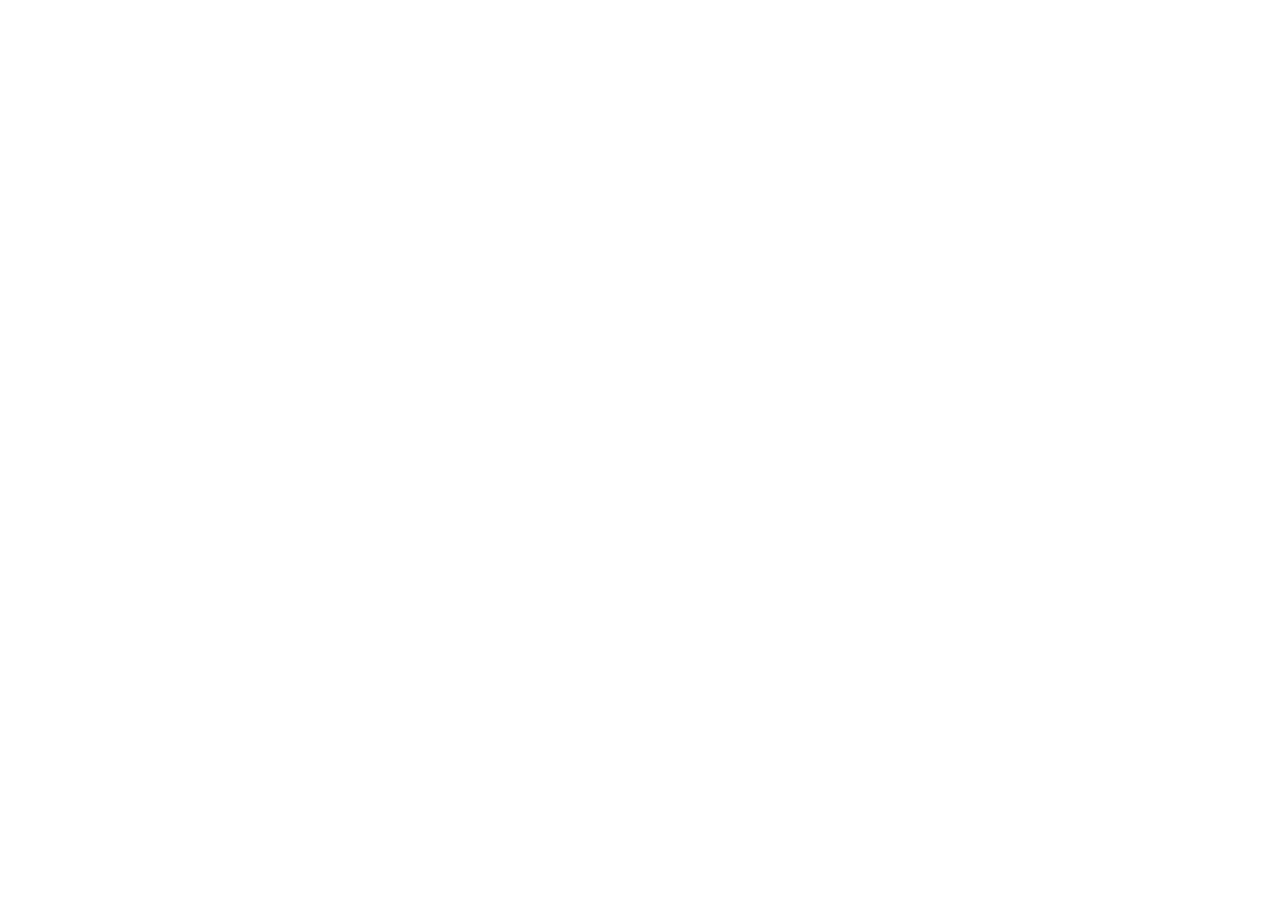
==== index.html @ 4b8111af "index.html feat: update index.html" ====
<!DOCTYPE html>
<html lang="en">
<head>
    <meta charset="UTF-8">
    <meta name="viewport" content="width=device-width, initial-scale=1.0">
    <title>Document</title>
     <script src="./object.js"></script>
</head>
<body>
    
</body>
</html>
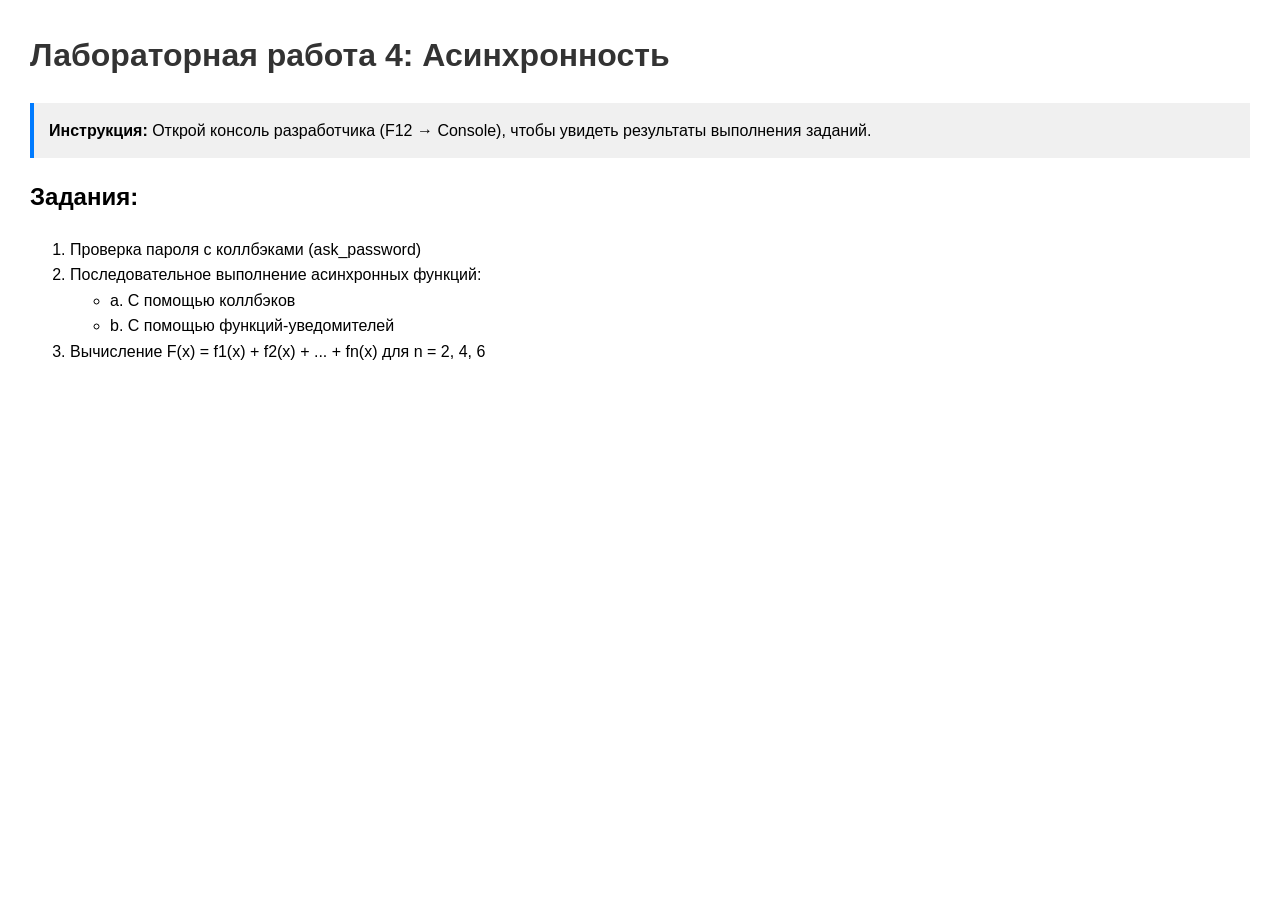
==== commit ddde1617: "git commit -m "feat: Complete lab 4 - async tasks with callbacks"" ====
--- a/index.html
+++ b/index.html
@@ -1,12 +1,57 @@
 <!DOCTYPE html>
-<html lang="en">
+<html>
 <head>
     <meta charset="UTF-8">
-    <meta name="viewport" content="width=device-width, initial-scale=1.0">
-    <title>Document</title>
-     <script src="./object.js"></script>
+    <title>Лабораторная работа 4: Асинхронность</title>
+    <style>
+        body {
+            font-family: Arial, sans-serif;
+            margin: 30px;
+            line-height: 1.6;
+        }
+        h1 {
+            color: #333;
+        }
+        .note {
+            background-color: #f0f0f0;
+            padding: 15px;
+            border-left: 4px solid #007bff;
+            margin-bottom: 20px;
+        }
+        button {
+            background-color: #007bff;
+            color: white;
+            border: none;
+            padding: 10px 20px;
+            border-radius: 5px;
+            cursor: pointer;
+            margin-right: 10px;
+        }
+        button:hover {
+            background-color: #0056b3;
+        }
+    </style>
 </head>
 <body>
+    <h1>Лабораторная работа 4: Асинхронность</h1>
     
+    <div class="note">
+        <strong>Инструкция:</strong> Открой консоль разработчика (F12 → Console), чтобы увидеть результаты выполнения заданий.
+    </div>
+   
+    <h2>Задания:</h2>
+    <ol>
+        <li>Проверка пароля с коллбэками (ask_password)</li>
+        <li>Последовательное выполнение асинхронных функций:
+            <ul>
+                <li>a. С помощью коллбэков</li>
+                <li>b. С помощью функций-уведомителей</li>
+            </ul>
+        </li>
+        <li>Вычисление F(x) = f1(x) + f2(x) + ... + fn(x) для n = 2, 4, 6</li>
+    </ol>
+    
+    <!-- Подключаем скрипт -->
+    <script src="object.js"></script>
 </body>
-</html>
+</html>
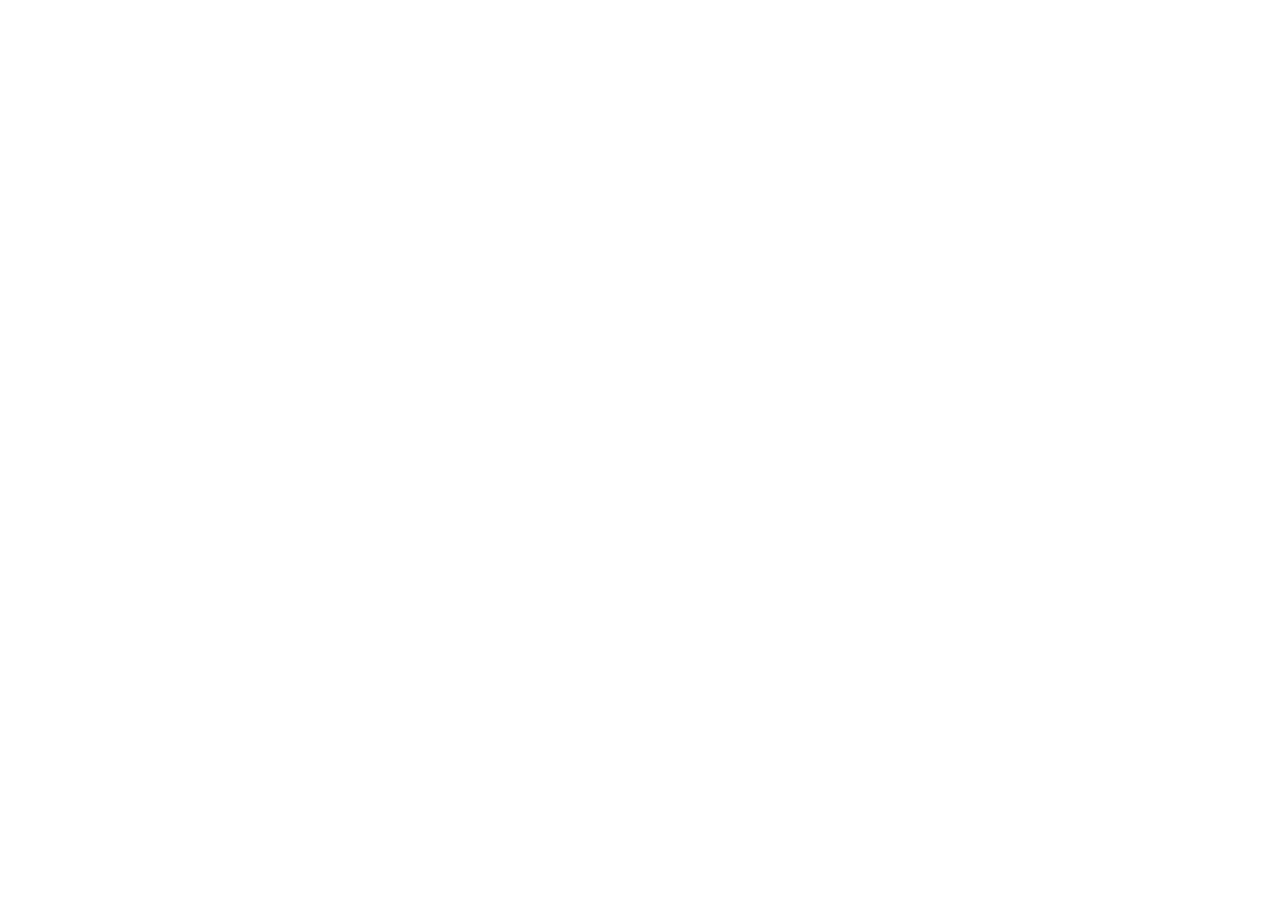
==== commit 4a0d136e: "Merge 46ab9010de38c53a9d421390a9a776ca52f5287a into 9814bb98c2810d30eddeb252abb520271f9d153d" ====
--- a/index.html
+++ b/index.html
@@ -1,57 +1,12 @@
 <!DOCTYPE html>
-<html>
+<html lang="en">
 <head>
     <meta charset="UTF-8">
-    <title>Лабораторная работа 4: Асинхронность</title>
-    <style>
-        body {
-            font-family: Arial, sans-serif;
-            margin: 30px;
-            line-height: 1.6;
-        }
-        h1 {
-            color: #333;
-        }
-        .note {
-            background-color: #f0f0f0;
-            padding: 15px;
-            border-left: 4px solid #007bff;
-            margin-bottom: 20px;
-        }
-        button {
-            background-color: #007bff;
-            color: white;
-            border: none;
-            padding: 10px 20px;
-            border-radius: 5px;
-            cursor: pointer;
-            margin-right: 10px;
-        }
-        button:hover {
-            background-color: #0056b3;
-        }
-    </style>
+    <meta name="viewport" content="width=device-width, initial-scale=1.0">
+    <title>Document</title>
+     <script src="./object.js"></script>
 </head>
 <body>
-    <h1>Лабораторная работа 4: Асинхронность</h1>
     
-    <div class="note">
-        <strong>Инструкция:</strong> Открой консоль разработчика (F12 → Console), чтобы увидеть результаты выполнения заданий.
-    </div>
-   
-    <h2>Задания:</h2>
-    <ol>
-        <li>Проверка пароля с коллбэками (ask_password)</li>
-        <li>Последовательное выполнение асинхронных функций:
-            <ul>
-                <li>a. С помощью коллбэков</li>
-                <li>b. С помощью функций-уведомителей</li>
-            </ul>
-        </li>
-        <li>Вычисление F(x) = f1(x) + f2(x) + ... + fn(x) для n = 2, 4, 6</li>
-    </ol>
-    
-    <!-- Подключаем скрипт -->
-    <script src="object.js"></script>
 </body>
-</html>+</html>
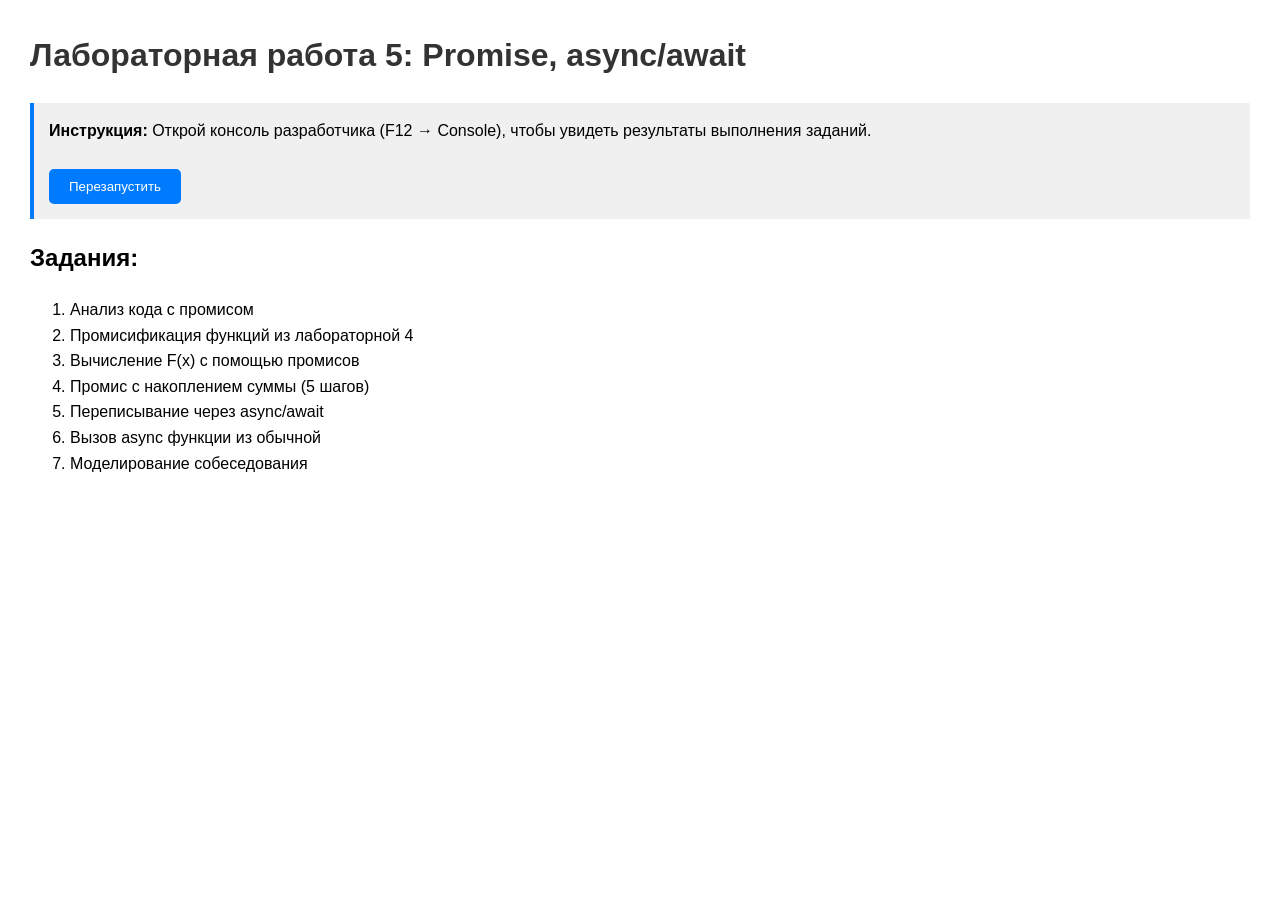
==== commit 41916450: "feat: Complete lab 5 - promises and async/await" ====
--- a/index.html
+++ b/index.html
@@ -1,12 +1,56 @@
 <!DOCTYPE html>
-<html lang="en">
+<html>
 <head>
     <meta charset="UTF-8">
-    <meta name="viewport" content="width=device-width, initial-scale=1.0">
-    <title>Document</title>
-     <script src="./object.js"></script>
+    <title>Лабораторная работа 5: Promise, async/await</title>
+    <style>
+        body {
+            font-family: Arial, sans-serif;
+            margin: 30px;
+            line-height: 1.6;
+        }
+        h1 {
+            color: #333;
+        }
+        .note {
+            background-color: #f0f0f0;
+            padding: 15px;
+            border-left: 4px solid #007bff;
+            margin-bottom: 20px;
+        }
+        button {
+            background-color: #007bff;
+            color: white;
+            border: none;
+            padding: 10px 20px;
+            border-radius: 5px;
+            cursor: pointer;
+        }
+        button:hover {
+            background-color: #0056b3;
+        }
+    </style>
 </head>
 <body>
+    <h1>Лабораторная работа 5: Promise, async/await</h1>
     
+    <div class="note">
+        <strong>Инструкция:</strong> Открой консоль разработчика (F12 → Console), чтобы увидеть результаты выполнения заданий.
+        <br><br>
+        <button onclick="console.clear(); location.reload();">Перезапустить</button>
+    </div>
+    
+    <h2>Задания:</h2>
+    <ol>
+        <li>Анализ кода с промисом</li>
+        <li>Промисификация функций из лабораторной 4</li>
+        <li>Вычисление F(x) с помощью промисов</li>
+        <li>Промис с накоплением суммы (5 шагов)</li>
+        <li>Переписывание через async/await</li>
+        <li>Вызов async функции из обычной</li>
+        <li>Моделирование собеседования</li>
+    </ol>
+    
+    <script src="lab5.js"></script>
 </body>
-</html>
+</html>
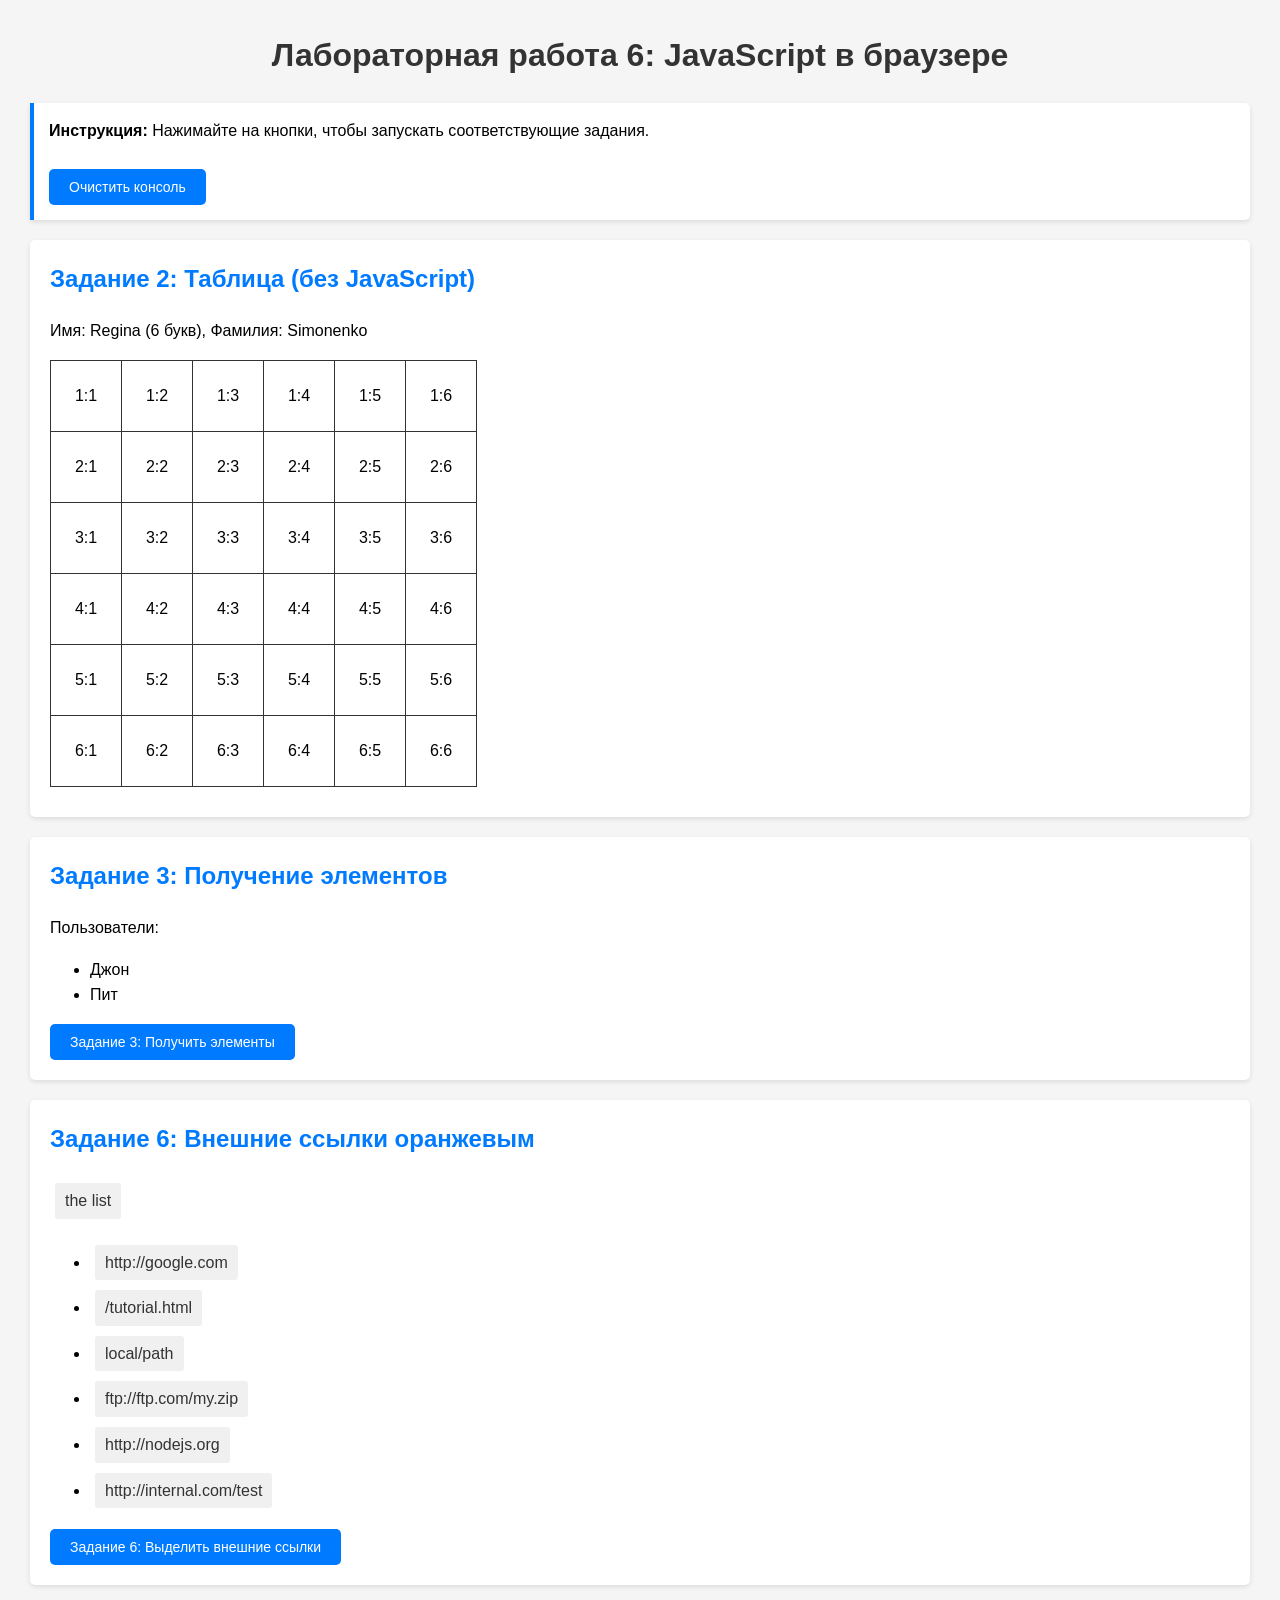
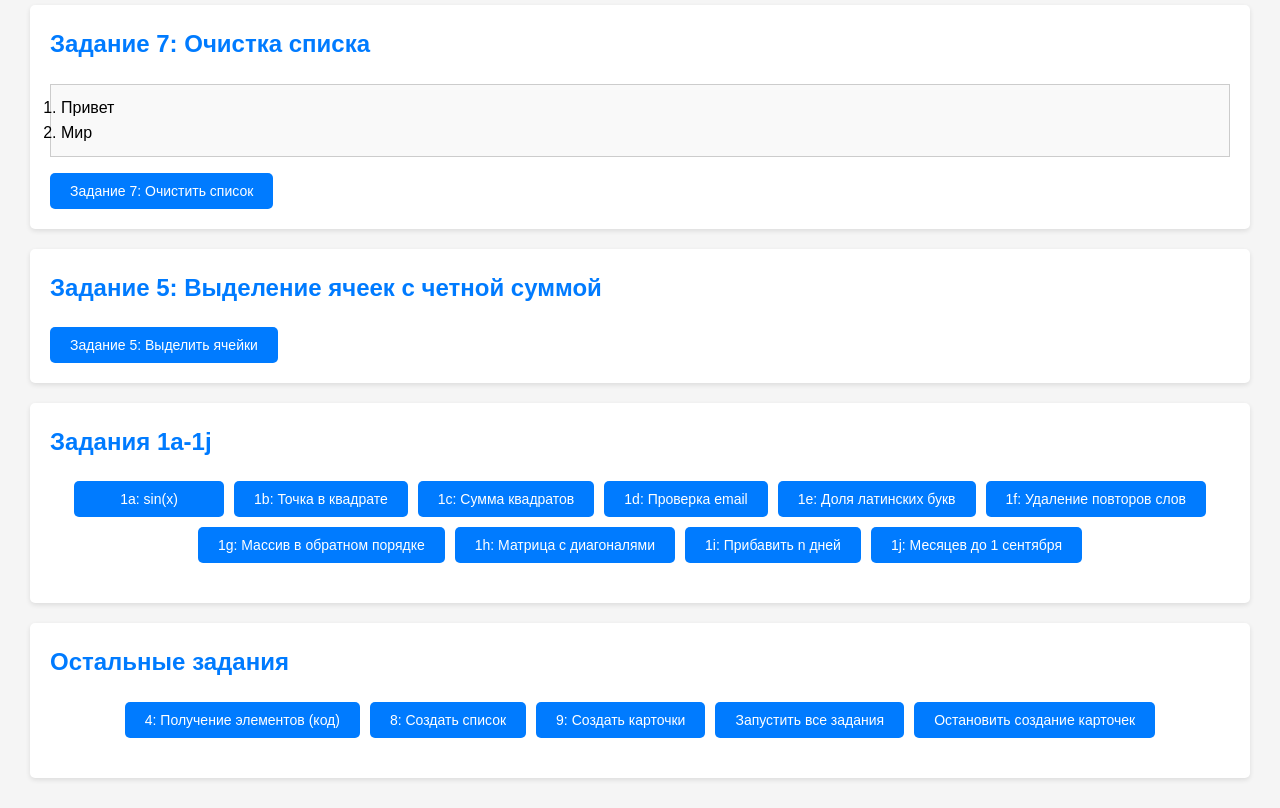
==== commit 43ad2668: "feat: Complete lab 6 - JavaScript in browser" ====
--- a/index.html
+++ b/index.html
@@ -2,22 +2,37 @@
 <html>
 <head>
     <meta charset="UTF-8">
-    <title>Лабораторная работа 5: Promise, async/await</title>
+    <title>Лабораторная работа 6: JavaScript в браузере</title>
     <style>
         body {
             font-family: Arial, sans-serif;
             margin: 30px;
             line-height: 1.6;
-        }
+            background-color: #f5f5f5;
+        }
+        
         h1 {
             color: #333;
-        }
+            text-align: center;
+        }
+        
         .note {
-            background-color: #f0f0f0;
+            background-color: #fff;
             padding: 15px;
             border-left: 4px solid #007bff;
             margin-bottom: 20px;
-        }
+            border-radius: 0 5px 5px 0;
+            box-shadow: 0 2px 5px rgba(0,0,0,0.1);
+        }
+        
+        .buttons {
+            display: flex;
+            flex-wrap: wrap;
+            gap: 10px;
+            margin: 20px 0;
+            justify-content: center;
+        }
+        
         button {
             background-color: #007bff;
             color: white;
@@ -25,32 +40,201 @@
             padding: 10px 20px;
             border-radius: 5px;
             cursor: pointer;
-        }
+            font-size: 14px;
+            min-width: 150px;
+        }
+        
         button:hover {
             background-color: #0056b3;
+        }
+        
+        .task-section {
+            background-color: white;
+            padding: 20px;
+            margin-bottom: 20px;
+            border-radius: 5px;
+            box-shadow: 0 2px 5px rgba(0,0,0,0.1);
+        }
+        
+        h2 {
+            color: #007bff;
+            margin-top: 0;
+        }
+        
+        /* Стили для таблицы в задании 2 */
+        table {
+            border-collapse: collapse;
+            margin: 10px 0;
+        }
+        
+        td {
+            border: 1px solid #333;
+            padding: 10px;
+            text-align: center;
+            width: 50px;
+            height: 50px;
+        }
+        
+        /* Стили для списка в задании 7 */
+        #list {
+            background-color: #f9f9f9;
+            padding: 10px;
+            border: 1px solid #ccc;
+        }
+        
+        /* Стили для ссылок в задании 6 */
+        .link-section a {
+            display: inline-block;
+            margin: 5px;
+            padding: 5px 10px;
+            background-color: #f0f0f0;
+            border-radius: 3px;
+            text-decoration: none;
+            color: #333;
+        }
+        
+        .link-section a:hover {
+            background-color: #e0e0e0;
         }
     </style>
 </head>
 <body>
-    <h1>Лабораторная работа 5: Promise, async/await</h1>
+    <h1>Лабораторная работа 6: JavaScript в браузере</h1>
     
     <div class="note">
-        <strong>Инструкция:</strong> Открой консоль разработчика (F12 → Console), чтобы увидеть результаты выполнения заданий.
+        <strong>Инструкция:</strong> Нажимайте на кнопки, чтобы запускать соответствующие задания.
         <br><br>
-        <button onclick="console.clear(); location.reload();">Перезапустить</button>
-    </div>
-    
-    <h2>Задания:</h2>
-    <ol>
-        <li>Анализ кода с промисом</li>
-        <li>Промисификация функций из лабораторной 4</li>
-        <li>Вычисление F(x) с помощью промисов</li>
-        <li>Промис с накоплением суммы (5 шагов)</li>
-        <li>Переписывание через async/await</li>
-        <li>Вызов async функции из обычной</li>
-        <li>Моделирование собеседования</li>
-    </ol>
-    
-    <script src="lab5.js"></script>
+        <button onclick="console.clear();">Очистить консоль</button>
+    </div>
+    
+    <!-- ЗАДАНИЕ 2: Таблица без JavaScript -->
+    <div class="task-section">
+        <h2>Задание 2: Таблица (без JavaScript)</h2>
+        <p>Имя: Regina (6 букв), Фамилия: Simonenko</p>
+        
+        <table>
+            <tr>
+                <td>1:1</td>
+                <td>1:2</td>
+                <td>1:3</td>
+                <td>1:4</td>
+                <td>1:5</td>
+                <td>1:6</td>
+            </tr>
+            <tr>
+                <td>2:1</td>
+                <td>2:2</td>
+                <td>2:3</td>
+                <td>2:4</td>
+                <td>2:5</td>
+                <td>2:6</td>
+            </tr>
+            <tr>
+                <td>3:1</td>
+                <td>3:2</td>
+                <td>3:3</td>
+                <td>3:4</td>
+                <td>3:5</td>
+                <td>3:6</td>
+            </tr>
+            <tr>
+                <td>4:1</td>
+                <td>4:2</td>
+                <td>4:3</td>
+                <td>4:4</td>
+                <td>4:5</td>
+                <td>4:6</td>
+            </tr>
+            <tr>
+                <td>5:1</td>
+                <td>5:2</td>
+                <td>5:3</td>
+                <td>5:4</td>
+                <td>5:5</td>
+                <td>5:6</td>
+            </tr>
+            <tr>
+                <td>6:1</td>
+                <td>6:2</td>
+                <td>6:3</td>
+                <td>6:4</td>
+                <td>6:5</td>
+                <td>6:6</td>
+            </tr>
+        </table>
+    </div>
+    
+    <!-- ЗАДАНИЕ 3: Элементы для получения -->
+    <div class="task-section">
+        <h2>Задание 3: Получение элементов</h2>
+        <div>Пользователи:</div>
+        <ul>
+            <li>Джон</li>
+            <li>Пит</li>
+        </ul>
+        <button onclick="task3()">Задание 3: Получить элементы</button>
+    </div>
+    
+    <!-- ЗАДАНИЕ 6: Ссылки -->
+    <div class="task-section link-section">
+        <h2>Задание 6: Внешние ссылки оранжевым</h2>
+        <a name="list">the list</a>
+        <ul>
+            <li><a href="http://google.com">http://google.com</a></li>
+            <li><a href="/tutorial">/tutorial.html</a></li>
+            <li><a href="local/path">local/path</a></li>
+            <li><a href="ftp://ftp.com/my.zip">ftp://ftp.com/my.zip</a></li>
+            <li><a href="http://nodejs.org">http://nodejs.org</a></li>
+            <li><a href="http://internal.com/test">http://internal.com/test</a></li>
+        </ul>
+        <button onclick="task6()">Задание 6: Выделить внешние ссылки</button>
+    </div>
+    
+    <!-- ЗАДАНИЕ 7: Список для очистки -->
+    <div class="task-section">
+        <h2>Задание 7: Очистка списка</h2>
+        <ol id="list">
+            <li>Привет</li>
+            <li>Мир</li>
+        </ol>
+        <button onclick="task7()">Задание 7: Очистить список</button>
+    </div>
+    
+    <!-- ЗАДАНИЕ 5: Кнопка для выделения -->
+    <div class="task-section">
+        <h2>Задание 5: Выделение ячеек с четной суммой</h2>
+        <button onclick="task5()">Задание 5: Выделить ячейки</button>
+    </div>
+    
+    <!-- Кнопки для всех заданий -->
+    <div class="task-section">
+        <h2>Задания 1a-1j</h2>
+        <div class="buttons">
+            <button onclick="task1a()">1a: sin(x)</button>
+            <button onclick="task1b()">1b: Точка в квадрате</button>
+            <button onclick="task1c()">1c: Сумма квадратов</button>
+            <button onclick="task1d()">1d: Проверка email</button>
+            <button onclick="task1e()">1e: Доля латинских букв</button>
+            <button onclick="task1f()">1f: Удаление повторов слов</button>
+            <button onclick="task1g()">1g: Массив в обратном порядке</button>
+            <button onclick="task1h()">1h: Матрица с диагоналями</button>
+            <button onclick="task1i()">1i: Прибавить n дней</button>
+            <button onclick="task1j()">1j: Месяцев до 1 сентября</button>
+        </div>
+    </div>
+    
+    <div class="task-section">
+        <h2>Остальные задания</h2>
+        <div class="buttons">
+            <button onclick="task4()">4: Получение элементов (код)</button>
+            <button onclick="task8()">8: Создать список</button>
+            <button onclick="task9()">9: Создать карточки</button>
+            <button onclick="runAllTasks()">Запустить все задания</button>
+            <button onclick="clearInterval(window.cardInterval)">Остановить создание карточек</button>
+        </div>
+    </div>
+    
+    <!-- Подключаем скрипт -->
+    <script src="lab6.js"></script>
 </body>
 </html>
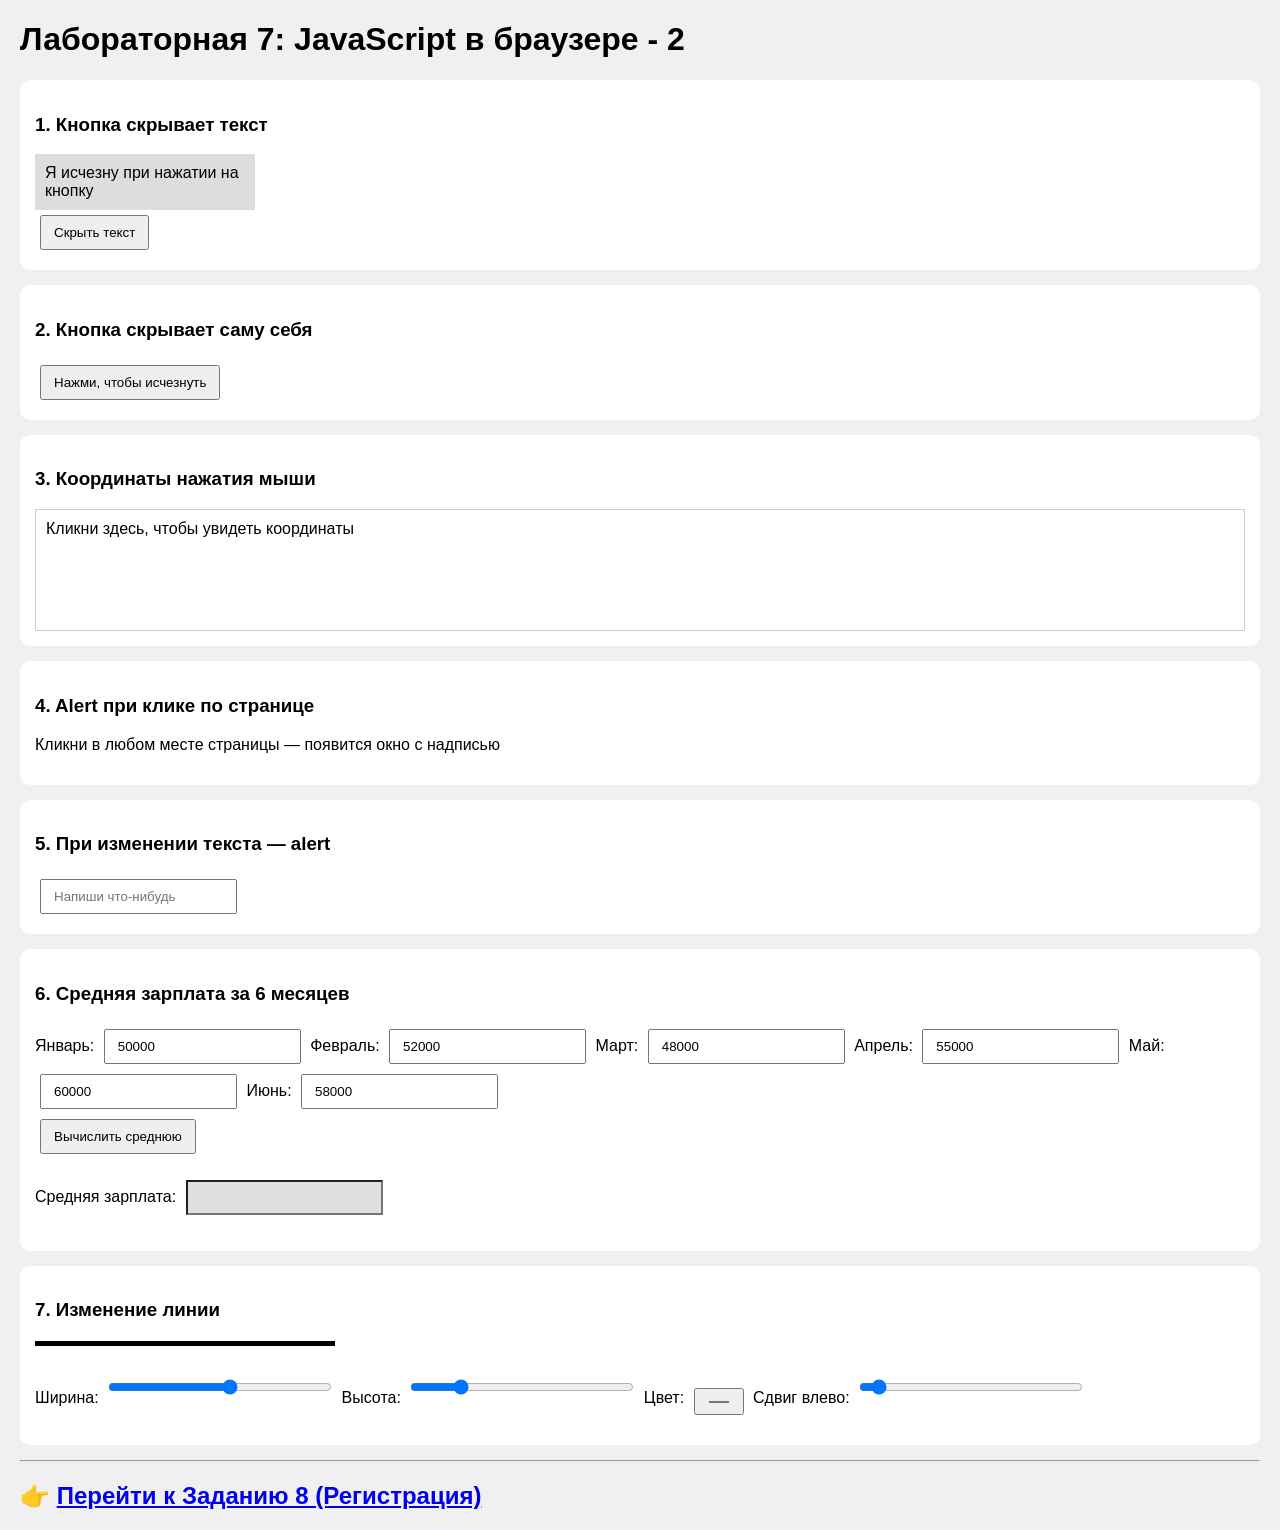
==== commit 4460d39b: "feat: add main page with tasks 1-7" ====
--- a/index.html
+++ b/index.html
@@ -1,240 +1,141 @@
 <!DOCTYPE html>
-<html>
+<html lang="ru">
 <head>
     <meta charset="UTF-8">
-    <title>Лабораторная работа 6: JavaScript в браузере</title>
+    <title>Регина - Лабораторная 7</title>
     <style>
-        body {
-            font-family: Arial, sans-serif;
-            margin: 30px;
-            line-height: 1.6;
-            background-color: #f5f5f5;
-        }
-        
-        h1 {
-            color: #333;
-            text-align: center;
-        }
-        
-        .note {
-            background-color: #fff;
-            padding: 15px;
-            border-left: 4px solid #007bff;
-            margin-bottom: 20px;
-            border-radius: 0 5px 5px 0;
-            box-shadow: 0 2px 5px rgba(0,0,0,0.1);
-        }
-        
-        .buttons {
-            display: flex;
-            flex-wrap: wrap;
-            gap: 10px;
-            margin: 20px 0;
-            justify-content: center;
-        }
-        
-        button {
-            background-color: #007bff;
-            color: white;
-            border: none;
-            padding: 10px 20px;
-            border-radius: 5px;
-            cursor: pointer;
-            font-size: 14px;
-            min-width: 150px;
-        }
-        
-        button:hover {
-            background-color: #0056b3;
-        }
-        
-        .task-section {
-            background-color: white;
-            padding: 20px;
-            margin-bottom: 20px;
-            border-radius: 5px;
-            box-shadow: 0 2px 5px rgba(0,0,0,0.1);
-        }
-        
-        h2 {
-            color: #007bff;
-            margin-top: 0;
-        }
-        
-        /* Стили для таблицы в задании 2 */
-        table {
-            border-collapse: collapse;
-            margin: 10px 0;
-        }
-        
-        td {
-            border: 1px solid #333;
-            padding: 10px;
-            text-align: center;
-            width: 50px;
-            height: 50px;
-        }
-        
-        /* Стили для списка в задании 7 */
-        #list {
-            background-color: #f9f9f9;
-            padding: 10px;
-            border: 1px solid #ccc;
-        }
-        
-        /* Стили для ссылок в задании 6 */
-        .link-section a {
-            display: inline-block;
-            margin: 5px;
-            padding: 5px 10px;
-            background-color: #f0f0f0;
-            border-radius: 3px;
-            text-decoration: none;
-            color: #333;
-        }
-        
-        .link-section a:hover {
-            background-color: #e0e0e0;
-        }
+        body { font-family: Arial; margin: 20px; background: #f0f0f0; }
+        .task { background: white; padding: 15px; margin: 15px 0; border-radius: 10px; }
+        button, input { margin: 5px; padding: 8px 12px; cursor: pointer; }
+        #text { background: #ddd; padding: 10px; width: 200px; }
+        #coords { border: 1px solid #ccc; padding: 10px; min-height: 100px; }
+        #line { width: 300px; height: 5px; background: black; margin: 20px 0; transition: all 0.3s; }
+        .controls { margin: 10px 0; }
+        input[type="range"] { width: 200px; }
     </style>
 </head>
 <body>
-    <h1>Лабораторная работа 6: JavaScript в браузере</h1>
-    
-    <div class="note">
-        <strong>Инструкция:</strong> Нажимайте на кнопки, чтобы запускать соответствующие задания.
-        <br><br>
-        <button onclick="console.clear();">Очистить консоль</button>
+
+    <h1>Лабораторная 7: JavaScript в браузере - 2</h1>
+
+    <!-- ЗАДАНИЕ 1: Исчезающий div -->
+    <div class="task">
+        <h3>1. Кнопка скрывает текст</h3>
+        <div id="text">Я исчезну при нажатии на кнопку</div>
+        <button id="hideBtn">Скрыть текст</button>
     </div>
-    
-    <!-- ЗАДАНИЕ 2: Таблица без JavaScript -->
-    <div class="task-section">
-        <h2>Задание 2: Таблица (без JavaScript)</h2>
-        <p>Имя: Regina (6 букв), Фамилия: Simonenko</p>
-        
-        <table>
-            <tr>
-                <td>1:1</td>
-                <td>1:2</td>
-                <td>1:3</td>
-                <td>1:4</td>
-                <td>1:5</td>
-                <td>1:6</td>
-            </tr>
-            <tr>
-                <td>2:1</td>
-                <td>2:2</td>
-                <td>2:3</td>
-                <td>2:4</td>
-                <td>2:5</td>
-                <td>2:6</td>
-            </tr>
-            <tr>
-                <td>3:1</td>
-                <td>3:2</td>
-                <td>3:3</td>
-                <td>3:4</td>
-                <td>3:5</td>
-                <td>3:6</td>
-            </tr>
-            <tr>
-                <td>4:1</td>
-                <td>4:2</td>
-                <td>4:3</td>
-                <td>4:4</td>
-                <td>4:5</td>
-                <td>4:6</td>
-            </tr>
-            <tr>
-                <td>5:1</td>
-                <td>5:2</td>
-                <td>5:3</td>
-                <td>5:4</td>
-                <td>5:5</td>
-                <td>5:6</td>
-            </tr>
-            <tr>
-                <td>6:1</td>
-                <td>6:2</td>
-                <td>6:3</td>
-                <td>6:4</td>
-                <td>6:5</td>
-                <td>6:6</td>
-            </tr>
-        </table>
+
+    <!-- ЗАДАНИЕ 2: Кнопка которая скрывает себя -->
+    <div class="task">
+        <h3>2. Кнопка скрывает саму себя</h3>
+        <button id="selfHideBtn">Нажми, чтобы исчезнуть</button>
     </div>
-    
-    <!-- ЗАДАНИЕ 3: Элементы для получения -->
-    <div class="task-section">
-        <h2>Задание 3: Получение элементов</h2>
-        <div>Пользователи:</div>
-        <ul>
-            <li>Джон</li>
-            <li>Пит</li>
-        </ul>
-        <button onclick="task3()">Задание 3: Получить элементы</button>
+
+    <!-- ЗАДАНИЕ 3: Координаты клика -->
+    <div class="task">
+        <h3>3. Координаты нажатия мыши</h3>
+        <div id="coords">Кликни здесь, чтобы увидеть координаты</div>
     </div>
-    
-    <!-- ЗАДАНИЕ 6: Ссылки -->
-    <div class="task-section link-section">
-        <h2>Задание 6: Внешние ссылки оранжевым</h2>
-        <a name="list">the list</a>
-        <ul>
-            <li><a href="http://google.com">http://google.com</a></li>
-            <li><a href="/tutorial">/tutorial.html</a></li>
-            <li><a href="local/path">local/path</a></li>
-            <li><a href="ftp://ftp.com/my.zip">ftp://ftp.com/my.zip</a></li>
-            <li><a href="http://nodejs.org">http://nodejs.org</a></li>
-            <li><a href="http://internal.com/test">http://internal.com/test</a></li>
-        </ul>
-        <button onclick="task6()">Задание 6: Выделить внешние ссылки</button>
+
+    <!-- ЗАДАНИЕ 4: Alert при клике (кликни где угодно на странице) -->
+    <div class="task">
+        <h3>4. Alert при клике по странице</h3>
+        <p>Кликни в любом месте страницы — появится окно с надписью</p>
     </div>
-    
-    <!-- ЗАДАНИЕ 7: Список для очистки -->
-    <div class="task-section">
-        <h2>Задание 7: Очистка списка</h2>
-        <ol id="list">
-            <li>Привет</li>
-            <li>Мир</li>
-        </ol>
-        <button onclick="task7()">Задание 7: Очистить список</button>
+
+    <!-- ЗАДАНИЕ 5: Изменение текста в поле -->
+    <div class="task">
+        <h3>5. При изменении текста — alert</h3>
+        <input type="text" id="textInput" placeholder="Напиши что-нибудь">
     </div>
-    
-    <!-- ЗАДАНИЕ 5: Кнопка для выделения -->
-    <div class="task-section">
-        <h2>Задание 5: Выделение ячеек с четной суммой</h2>
-        <button onclick="task5()">Задание 5: Выделить ячейки</button>
+
+    <!-- ЗАДАНИЕ 6: Средняя зарплата -->
+    <div class="task">
+        <h3>6. Средняя зарплата за 6 месяцев</h3>
+        <label>Январь: <input type="number" class="salary" value="50000"></label>
+        <label>Февраль: <input type="number" class="salary" value="52000"></label>
+        <label>Март: <input type="number" class="salary" value="48000"></label>
+        <label>Апрель: <input type="number" class="salary" value="55000"></label>
+        <label>Май: <input type="number" class="salary" value="60000"></label>
+        <label>Июнь: <input type="number" class="salary" value="58000"></label>
+        <br><button id="calcBtn">Вычислить среднюю</button>
+        <p>Средняя зарплата: <input type="text" id="avgSalary" readonly style="background:#e0e0e0"></p>
     </div>
-    
-    <!-- Кнопки для всех заданий -->
-    <div class="task-section">
-        <h2>Задания 1a-1j</h2>
-        <div class="buttons">
-            <button onclick="task1a()">1a: sin(x)</button>
-            <button onclick="task1b()">1b: Точка в квадрате</button>
-            <button onclick="task1c()">1c: Сумма квадратов</button>
-            <button onclick="task1d()">1d: Проверка email</button>
-            <button onclick="task1e()">1e: Доля латинских букв</button>
-            <button onclick="task1f()">1f: Удаление повторов слов</button>
-            <button onclick="task1g()">1g: Массив в обратном порядке</button>
-            <button onclick="task1h()">1h: Матрица с диагоналями</button>
-            <button onclick="task1i()">1i: Прибавить n дней</button>
-            <button onclick="task1j()">1j: Месяцев до 1 сентября</button>
+
+    <div class="task">
+        <h3>7. Изменение линии</h3>
+        <div id="line"></div>
+        <div class="controls">
+            <label>Ширина: <input type="range" id="widthSlider" min="50" max="500" value="300"></label>
+            <label>Высота: <input type="range" id="heightSlider" min="2" max="20" value="5"></label>
+            <label>Цвет: <input type="color" id="colorPicker" value="#000000"></label>
+            <label>Сдвиг влево: <input type="range" id="leftSlider" min="0" max="200" value="0"></label>
         </div>
     </div>
-    
-    <div class="task-section">
-        <h2>Остальные задания</h2>
-        <div class="buttons">
-            <button onclick="task4()">4: Получение элементов (код)</button>
-            <button onclick="task8()">8: Создать список</button>
-            <button onclick="task9()">9: Создать карточки</button>
-            <button onclick="runAllTasks()">Запустить все задания</button>
-            <button onclick="clearInterval(window.cardInterval)">Остановить создание карточек</button>
-        </div>
-    </div>
-    
-    <!-- Подключаем скрипт -->
-    <script src="lab6.js"></script>
+
+    <hr>
+    <h2>👉 <a href="registration.html">Перейти к Заданию 8 (Регистрация)</a></h2>
+
+    <script>
+        // ========== ЗАДАНИЕ 1 ==========
+        document.getElementById('hideBtn').onclick = function() {
+            document.getElementById('text').style.display = 'none';
+        };
+
+        // ========== ЗАДАНИЕ 2 ==========
+        document.getElementById('selfHideBtn').onclick = function() {
+            this.style.display = 'none';  
+        };
+
+        // ========== ЗАДАНИЕ 3 ==========
+        document.getElementById('coords').onclick = function(e) {
+            const rect = this.getBoundingClientRect(); 
+            const x = e.clientX - rect.left;
+            const y = e.clientY - rect.top;
+            this.innerHTML = `Координаты: x=${Math.round(x)}, y=${Math.round(y)} (внутри блока)`;
+        };
+
+        // ========== ЗАДАНИЕ 4 ==========
+     
+        document.body.onclick = function() {
+            alert("Был щелчок!");
+        };
+
+        // ========== ЗАДАНИЕ 5 ==========
+        document.getElementById('textInput').onchange = function() {
+            alert("Текст был изменен!!!");
+        };
+
+        // ========== ЗАДАНИЕ 6 ==========
+        document.getElementById('calcBtn').onclick = function() {
+            let salaries = document.querySelectorAll('.salary');
+            let sum = 0;
+            for(let i = 0; i < salaries.length; i++) {
+                sum += Number(salaries[i].value);  
+            }
+            let avg = sum / 6;
+            document.getElementById('avgSalary').value = avg.toFixed(2);  
+        };
+
+        // ========== ЗАДАНИЕ 7 ==========
+        const line = document.getElementById('line');
+        
+        document.getElementById('widthSlider').oninput = function() {
+            line.style.width = this.value + 'px';
+        };
+        
+        document.getElementById('heightSlider').oninput = function() {
+            line.style.height = this.value + 'px';
+        };
+        
+        document.getElementById('colorPicker').oninput = function() {
+            line.style.backgroundColor = this.value;
+        };
+        
+        document.getElementById('leftSlider').oninput = function() {
+            line.style.position = 'relative';
+            line.style.left = this.value + 'px';
+        };
+    </script>
 </body>
 </html>
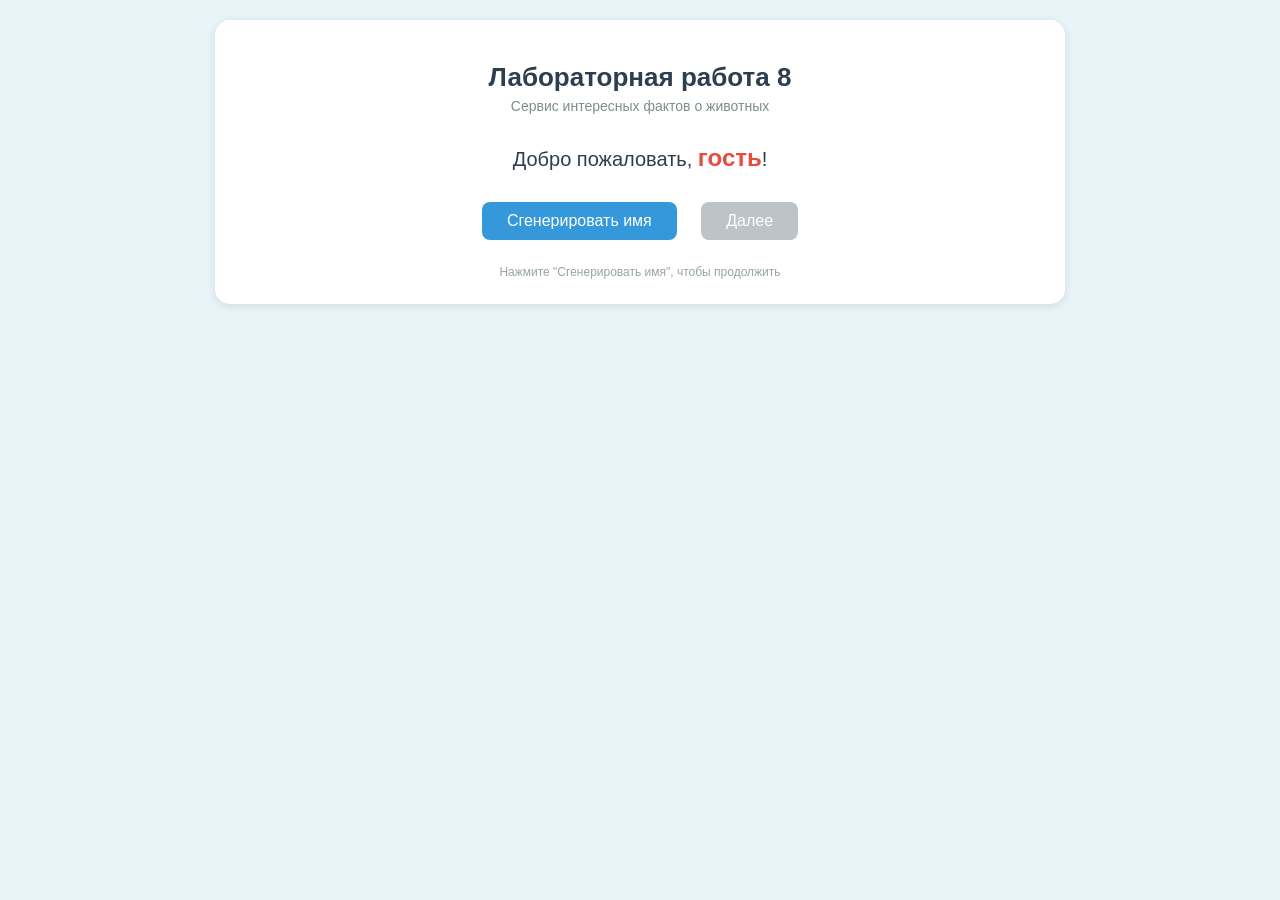
==== commit 2e68a837: "feat: add animal facts service with random name and animal selection" ====
--- a/index.html
+++ b/index.html
@@ -2,139 +2,226 @@
 <html lang="ru">
 <head>
     <meta charset="UTF-8">
-    <title>Регина - Лабораторная 7</title>
+    <title>Лабораторная работа 8 - Животные</title>
     <style>
-        body { font-family: Arial; margin: 20px; background: #f0f0f0; }
-        .task { background: white; padding: 15px; margin: 15px 0; border-radius: 10px; }
-        button, input { margin: 5px; padding: 8px 12px; cursor: pointer; }
-        #text { background: #ddd; padding: 10px; width: 200px; }
-        #coords { border: 1px solid #ccc; padding: 10px; min-height: 100px; }
-        #line { width: 300px; height: 5px; background: black; margin: 20px 0; transition: all 0.3s; }
-        .controls { margin: 10px 0; }
-        input[type="range"] { width: 200px; }
+        body {
+            font-family: Arial, sans-serif;
+            margin: 0;
+            padding: 20px;
+            background-color: #e8f4f8;
+        }
+        
+        .container {
+            max-width: 800px;
+            margin: 0 auto;
+            background: white;
+            border-radius: 15px;
+            padding: 25px;
+            box-shadow: 0 2px 10px rgba(0,0,0,0.1);
+        }
+        
+        h1 {
+            text-align: center;
+            color: #2c3e50;
+            font-size: 26px;
+            margin-bottom: 5px;
+        }
+        
+        .subtitle {
+            text-align: center;
+            color: #7f8c8d;
+            font-size: 14px;
+            margin-bottom: 30px;
+        }
+        
+        .step {
+            text-align: center;
+        }
+        
+        .welcome-text {
+            font-size: 20px;
+            color: #2c3e50;
+            margin-bottom: 20px;
+        }
+        
+        .user-name {
+            color: #e74c3c;
+            font-weight: bold;
+            font-size: 24px;
+        }
+        
+        button {
+            padding: 10px 25px;
+            font-size: 16px;
+            margin: 10px;
+            border: none;
+            border-radius: 8px;
+            cursor: pointer;
+            background-color: #3498db;
+            color: white;
+            transition: 0.3s;
+        }
+        
+        button:hover {
+            background-color: #2980b9;
+        }
+        
+        button:disabled {
+            background-color: #bdc3c7;
+            cursor: not-allowed;
+        }
+        
+        .animal-buttons {
+            display: flex;
+            justify-content: center;
+            gap: 15px;
+            margin: 20px 0;
+            flex-wrap: wrap;
+        }
+        
+        .animal-btn {
+            background-color: #ecf0f1;
+            color: #2c3e50;
+            padding: 10px 20px;
+            font-size: 18px;
+        }
+        
+        .animal-btn.active {
+            background-color: #e74c3c;
+            color: white;
+        }
+        
+        .animal-btn:hover {
+            background-color: #bdc3c7;
+        }
+        
+        .result-card {
+            margin-top: 30px;
+            padding: 20px;
+            background-color: #f9f9f9;
+            border-radius: 10px;
+            text-align: center;
+        }
+        
+        .result-card img {
+            max-width: 100%;
+            max-height: 300px;
+            border-radius: 10px;
+            margin-bottom: 15px;
+        }
+        
+        .fact {
+            background-color: #fff3cd;
+            padding: 15px;
+            border-radius: 8px;
+            color: #856404;
+            line-height: 1.5;
+            text-align: left;
+        }
+        
+        .info-text {
+            font-size: 12px;
+            color: #95a5a6;
+            margin-top: 15px;
+        }
+        
+        hr {
+            margin: 20px 0;
+            border: none;
+            border-top: 1px solid #ecf0f1;
+        }
     </style>
 </head>
 <body>
-
-    <h1>Лабораторная 7: JavaScript в браузере - 2</h1>
-
-    <!-- ЗАДАНИЕ 1: Исчезающий div -->
-    <div class="task">
-        <h3>1. Кнопка скрывает текст</h3>
-        <div id="text">Я исчезну при нажатии на кнопку</div>
-        <button id="hideBtn">Скрыть текст</button>
-    </div>
-
-    <!-- ЗАДАНИЕ 2: Кнопка которая скрывает себя -->
-    <div class="task">
-        <h3>2. Кнопка скрывает саму себя</h3>
-        <button id="selfHideBtn">Нажми, чтобы исчезнуть</button>
-    </div>
-
-    <!-- ЗАДАНИЕ 3: Координаты клика -->
-    <div class="task">
-        <h3>3. Координаты нажатия мыши</h3>
-        <div id="coords">Кликни здесь, чтобы увидеть координаты</div>
-    </div>
-
-    <!-- ЗАДАНИЕ 4: Alert при клике (кликни где угодно на странице) -->
-    <div class="task">
-        <h3>4. Alert при клике по странице</h3>
-        <p>Кликни в любом месте страницы — появится окно с надписью</p>
-    </div>
-
-    <!-- ЗАДАНИЕ 5: Изменение текста в поле -->
-    <div class="task">
-        <h3>5. При изменении текста — alert</h3>
-        <input type="text" id="textInput" placeholder="Напиши что-нибудь">
-    </div>
-
-    <!-- ЗАДАНИЕ 6: Средняя зарплата -->
-    <div class="task">
-        <h3>6. Средняя зарплата за 6 месяцев</h3>
-        <label>Январь: <input type="number" class="salary" value="50000"></label>
-        <label>Февраль: <input type="number" class="salary" value="52000"></label>
-        <label>Март: <input type="number" class="salary" value="48000"></label>
-        <label>Апрель: <input type="number" class="salary" value="55000"></label>
-        <label>Май: <input type="number" class="salary" value="60000"></label>
-        <label>Июнь: <input type="number" class="salary" value="58000"></label>
-        <br><button id="calcBtn">Вычислить среднюю</button>
-        <p>Средняя зарплата: <input type="text" id="avgSalary" readonly style="background:#e0e0e0"></p>
-    </div>
-
-    <div class="task">
-        <h3>7. Изменение линии</h3>
-        <div id="line"></div>
-        <div class="controls">
-            <label>Ширина: <input type="range" id="widthSlider" min="50" max="500" value="300"></label>
-            <label>Высота: <input type="range" id="heightSlider" min="2" max="20" value="5"></label>
-            <label>Цвет: <input type="color" id="colorPicker" value="#000000"></label>
-            <label>Сдвиг влево: <input type="range" id="leftSlider" min="0" max="200" value="0"></label>
+    <div class="container">
+        <h1>Лабораторная работа 8</h1>
+        <div class="subtitle">Сервис интересных фактов о животных</div>
+        
+        <!-- Шаг 1 -->
+        <div id="step1" class="step">
+            <div class="welcome-text">
+                Добро пожаловать, <span id="userName" class="user-name">гость</span>!
+            </div>
+            <button id="generateBtn">Сгенерировать имя</button>
+            <button id="nextBtn" disabled>Далее</button>
+            <div class="info-text">Нажмите "Сгенерировать имя", чтобы продолжить</div>
+        </div>
+        
+        <!-- Шаг 2 -->
+        <div id="step2" style="display: none;">
+            <div class="welcome-text">Выберите животное:</div>
+            
+            <div class="animal-buttons">
+                <button class="animal-btn active" data-animal="dog">Собака</button>
+                <button class="animal-btn" data-animal="cat">Кошка</button>
+                <button class="animal-btn" data-animal="fox">Лиса</button>
+            </div>
+            
+            <button id="showFactBtn">Показать факт</button>
+            
+            <div id="result" style="display: none;" class="result-card">
+                <img id="animalImg" alt="Животное">
+                <div class="fact" id="factText"></div>
+            </div>
+            
+            <div class="info-text">Выберите животное и нажмите "Показать факт"</div>
         </div>
     </div>
 
-    <hr>
-    <h2>👉 <a href="registration.html">Перейти к Заданию 8 (Регистрация)</a></h2>
-
     <script>
-        // ========== ЗАДАНИЕ 1 ==========
-        document.getElementById('hideBtn').onclick = function() {
-            document.getElementById('text').style.display = 'none';
-        };
-
-        // ========== ЗАДАНИЕ 2 ==========
-        document.getElementById('selfHideBtn').onclick = function() {
-            this.style.display = 'none';  
-        };
-
-        // ========== ЗАДАНИЕ 3 ==========
-        document.getElementById('coords').onclick = function(e) {
-            const rect = this.getBoundingClientRect(); 
-            const x = e.clientX - rect.left;
-            const y = e.clientY - rect.top;
-            this.innerHTML = `Координаты: x=${Math.round(x)}, y=${Math.round(y)} (внутри блока)`;
-        };
-
-        // ========== ЗАДАНИЕ 4 ==========
-     
-        document.body.onclick = function() {
-            alert("Был щелчок!");
-        };
-
-        // ========== ЗАДАНИЕ 5 ==========
-        document.getElementById('textInput').onchange = function() {
-            alert("Текст был изменен!!!");
-        };
-
-        // ========== ЗАДАНИЕ 6 ==========
-        document.getElementById('calcBtn').onclick = function() {
-            let salaries = document.querySelectorAll('.salary');
-            let sum = 0;
-            for(let i = 0; i < salaries.length; i++) {
-                sum += Number(salaries[i].value);  
+        let currentName = '';
+        let selectedAnimal = 'dog';
+        
+        // Данные о животных
+        const animals = {
+            dog: {
+                img: 'https://images.dog.ceo/breeds/hound-afghan/n02088094_1003.jpg',
+                text: 'Собаки могут понимать до 250 слов и жестов. Они умные, как 2-летние дети.'
+            },
+            cat: {
+                img: 'https://cdn2.thecatapi.com/images/MTYwODQxMw.jpg',
+                text: 'Кошки спят 70% жизни. Это примерно 13-16 часов в день.'
+            },
+            fox: {
+                img: 'https://randomfox.ca/images/1.jpg',
+                text: 'Лисы используют магнитное поле Земли для охоты. Очень умные животные.'
             }
-            let avg = sum / 6;
-            document.getElementById('avgSalary').value = avg.toFixed(2);  
-        };
-
-        // ========== ЗАДАНИЕ 7 ==========
-        const line = document.getElementById('line');
-        
-        document.getElementById('widthSlider').oninput = function() {
-            line.style.width = this.value + 'px';
-        };
-        
-        document.getElementById('heightSlider').oninput = function() {
-            line.style.height = this.value + 'px';
-        };
-        
-        document.getElementById('colorPicker').oninput = function() {
-            line.style.backgroundColor = this.value;
-        };
-        
-        document.getElementById('leftSlider').oninput = function() {
-            line.style.position = 'relative';
-            line.style.left = this.value + 'px';
+        };
+        
+        // Список имён
+        const names = ['Алексей', 'Мария', 'Иван', 'Екатерина', 'Дмитрий', 'Анна', 'Сергей', 'Ольга'];
+        
+        // Генерация имени
+        document.getElementById('generateBtn').onclick = function() {
+            const randomName = names[Math.floor(Math.random() * names.length)];
+            currentName = randomName;
+            document.getElementById('userName').textContent = currentName;
+            document.getElementById('nextBtn').disabled = false;
+        };
+        
+        // Переход к шагу 2
+        document.getElementById('nextBtn').onclick = function() {
+            document.getElementById('step1').style.display = 'none';
+            document.getElementById('step2').style.display = 'block';
+        };
+        
+        // Выбор животного
+        const btns = document.querySelectorAll('.animal-btn');
+        btns.forEach(btn => {
+            btn.onclick = function() {
+                btns.forEach(b => b.classList.remove('active'));
+                this.classList.add('active');
+                selectedAnimal = this.getAttribute('data-animal');
+            };
+        });
+        
+        // Показать факт
+        document.getElementById('showFactBtn').onclick = function() {
+            const animal = animals[selectedAnimal];
+            document.getElementById('animalImg').src = animal.img;
+            document.getElementById('animalImg').setAttribute('referrerpolicy', 'no-referrer');
+            document.getElementById('factText').textContent = animal.text;
+            document.getElementById('result').style.display = 'block';
         };
     </script>
 </body>
